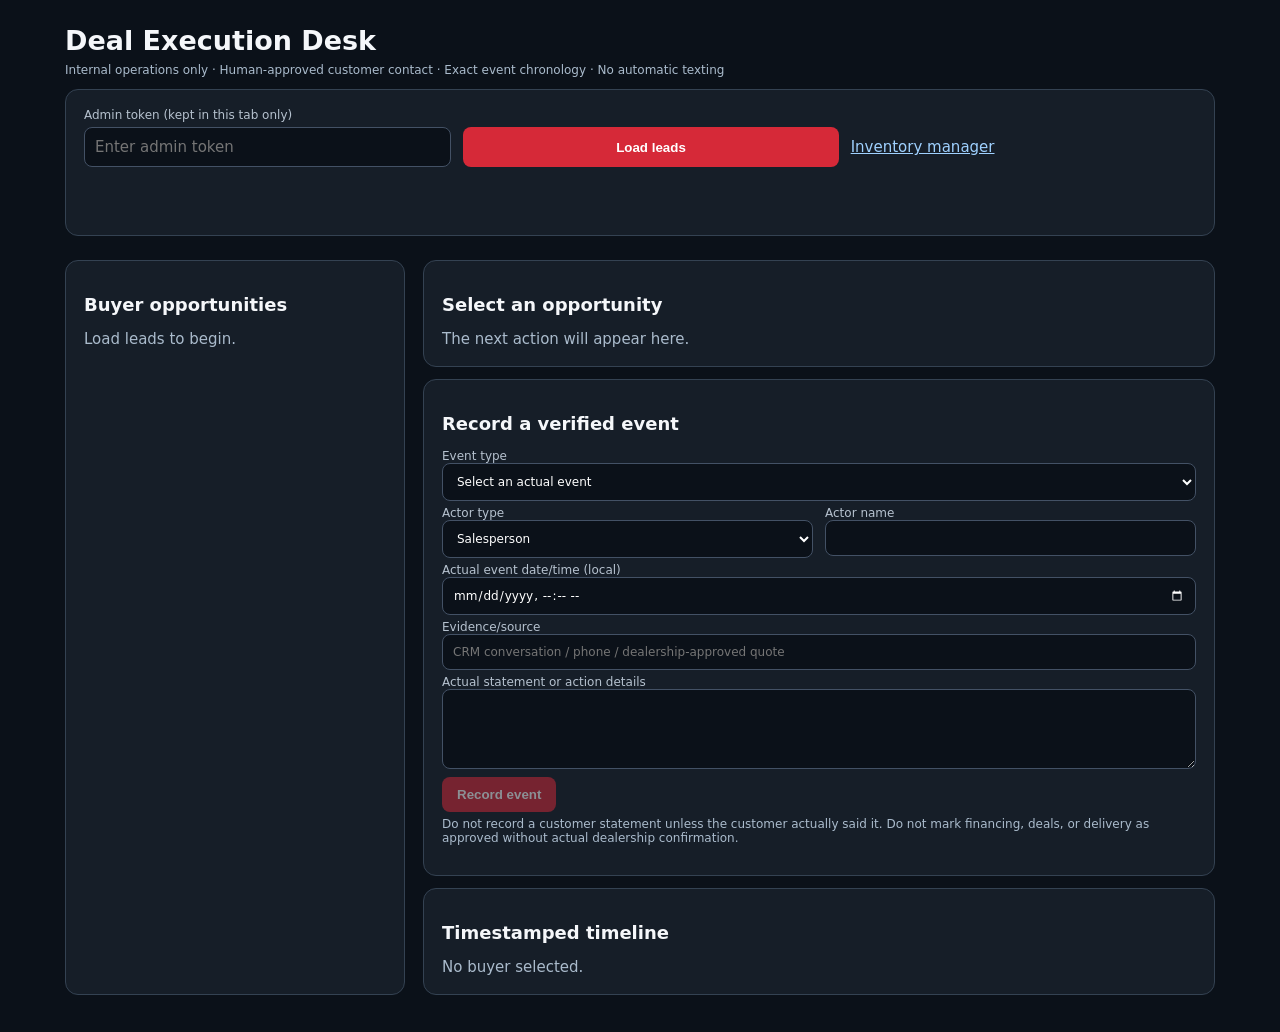
==== automotive-sales-engine/deal_desk.html @ acf0c9ab "Add browser-based deal execution console for human verified actions" ====
<!doctype html><html lang="en"><head><meta charset="utf-8">
<meta name="viewport" content="width=device-width,initial-scale=1"><title>Deal Execution Desk</title>
<style>
:root{color-scheme:dark}body{margin:0;background:#0b1119;color:#f5f7fa;font:15px system-ui}
main{max-width:1150px;margin:0 auto;padding:25px}
h1{font-size:27px;margin:0 0 7px}h2{font-size:18px}
.layout{display:grid;grid-template-columns:minmax(240px,340px) 1fr;gap:18px}
.panel{background:#161e28;padding:18px;border:1px solid #344252;border-radius:13px;margin:12px 0}
label{display:block;font-size:12px;margin-bottom:5px;color:#b6c2cf}
input,select,textarea{width:100%;padding:10px;background:#0b1119;border:1px solid #435165;color:#fff;border-radius:8px;box-sizing:border-box;font:inherit}
textarea{min-height:80px}button{cursor:pointer;padding:10px 15px;border:none;border-radius:8px;background:#d62938;color:#fff;font-weight:700}
button:disabled{opacity:.5}.secondary{background:#344252}a{color:#9fd1ff}
#status{white-space:pre-wrap;min-height:20px;color:#b7edc8}
.lead{display:block;text-align:left;width:100%;background:#24303f;margin-bottom:8px}
.lead:focus{outline:2px solid white}.sub{color:#aabbcc;font-size:12px;margin-top:5px}
.stage{color:#ffca82;font-weight:700}.event{border-left:3px solid #4d647d;padding-left:13px;margin:14px 0}
.row{display:flex;gap:12px;flex-wrap:wrap}.row>*{flex:1;min-width:160px}.empty{color:#aabbcc}
@media(max-width:800px){.layout{grid-template-columns:1fr}main{padding:14px}}
</style></head><body><main>
<h1>Deal Execution Desk</h1>
<p class="sub">Internal operations only · Human-approved customer contact · Exact event chronology · No automatic texting</p>
<section class="panel"><label for="token">Admin token (kept in this tab only)</label>
<div class="row"><input id="token" type="password" autocomplete="off" placeholder="Enter admin token">
<button id="load">Load leads</button><a href="/admin" style="align-self:center">Inventory manager</a></div>
<p id="status" role="status"></p></section>
<div class="layout">
<section class="panel"><h2>Buyer opportunities</h2><div id="leads"><p class="empty">Load leads to begin.</p></div></section>
<div>
<section class="panel"><h2 id="buyer">Select an opportunity</h2><div id="recommendation" class="empty">The next action will appear here.</div></section>
<section class="panel"><h2>Record a verified event</h2>
<form id="record">
<label>Event type<select name="event_type" id="event_type" required>
<option value="">Select an actual event</option>
<optgroup label="Salesperson">
<option>CALL_ATTEMPTED</option><option>PHONE_CONVERSATION</option><option>TEXT_SENT</option>
<option>EMAIL_SENT</option><option>VIDEO_SENT</option><option>HISTORY_SENT</option>
<option>QUOTE_SENT</option><option>CREDIT_APPLICATION_INVITED</option>
<option>CREDIT_APPLICATION_RECEIVED</option><option>TRADE_DETAILS_COLLECTED</option>
<option>DELIVERY_PLAN_PRESENTED</option>
</optgroup><optgroup label="Customer statements">
<option>MOTIVATION_STATED</option><option>TIMELINE_STATED</option><option>FINANCING_STATED</option>
<option>CONDITION_ACCEPTED</option><option>CONDITION_CONCERN</option>
<option>QUOTE_ACCEPTED</option><option>QUOTE_CONCERN</option>
<option>BUYER_DECLINED</option><option>DELIVERY_PREFERENCE</option>
</optgroup><optgroup label="Management verified">
<option>PRICE_APPROVED</option><option>TRADE_APPROVED</option><option>FINANCING_STRUCTURE_CONFIRMED</option>
<option>PURCHASE_CONFIRMED</option><option>DELIVERY_COMPLETED</option><option>DEAL_LOST</option>
</optgroup><option>NOTE_ADDED</option></select></label>
<div class="row"><div><label>Actor type<select id="actor_type" name="actor_type" required>
<option value="salesperson">Salesperson</option><option value="customer">Customer</option>
<option value="management">Management</option><option value="workflow">Workflow (notes only)</option>
</select></label></div><div><label>Actor name<input name="actor_name" required maxlength="120"></label></div></div>
<label>Actual event date/time (local)<input id="occurred" type="datetime-local" required></label>
<label>Evidence/source<input name="source" required maxlength="300" placeholder="CRM conversation / phone / dealership-approved quote"></label>
<label>Actual statement or action details<textarea name="statement" required maxlength="3000"></textarea></label>
<button type="submit" id="save" disabled>Record event</button>
<p class="sub">Do not record a customer statement unless the customer actually said it. Do not mark financing, deals, or delivery as approved without actual dealership confirmation.</p>
</form></section>
<section class="panel"><h2>Timestamped timeline</h2><div id="timeline" class="empty">No buyer selected.</div></section>
</div></div>
</main><script src="/static/deal_desk.js"></script></body></html>
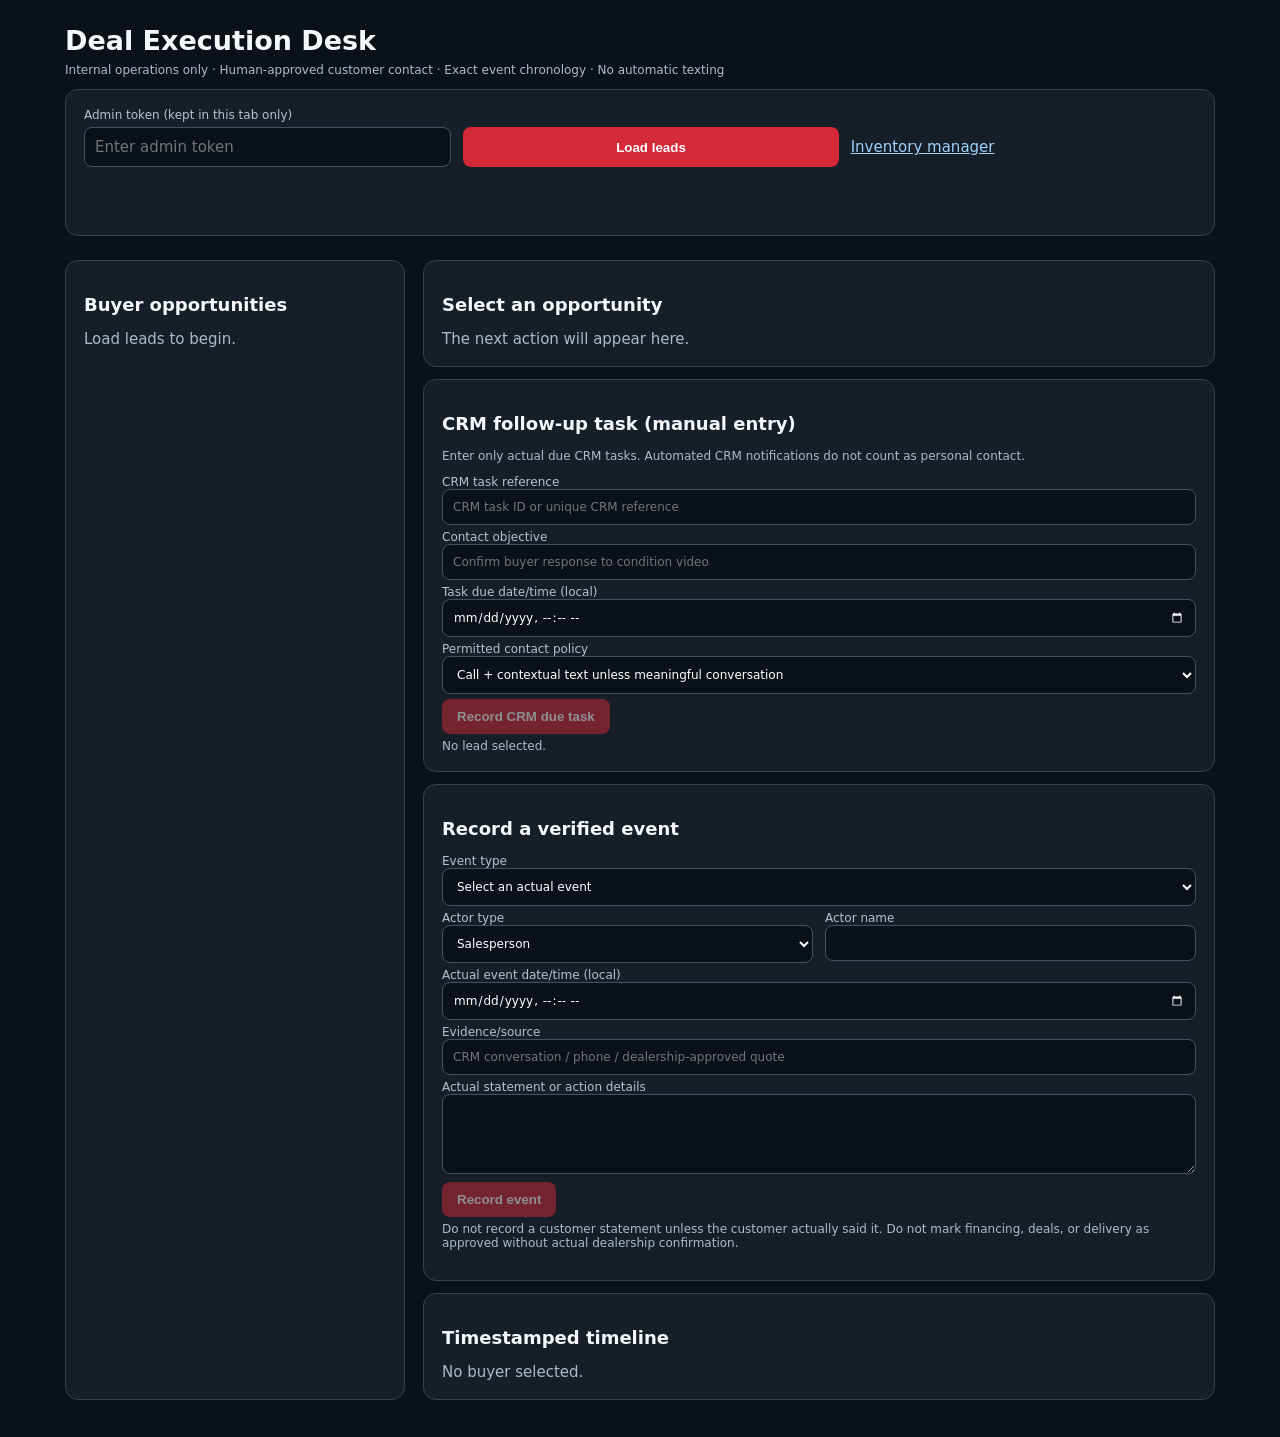
==== commit 9c2610e7: "Add operator entry and review of actual CRM due tasks" ====
--- a/automotive-sales-engine/deal_desk.html
+++ b/automotive-sales-engine/deal_desk.html
@@ -27,6 +27,21 @@
 <section class="panel"><h2>Buyer opportunities</h2><div id="leads"><p class="empty">Load leads to begin.</p></div></section>
 <div>
 <section class="panel"><h2 id="buyer">Select an opportunity</h2><div id="recommendation" class="empty">The next action will appear here.</div></section>
+<section class="panel"><h2>CRM follow-up task (manual entry)</h2>
+<p class="sub">Enter only actual due CRM tasks. Automated CRM notifications do not count as personal contact.</p>
+<form id="taskForm">
+<label>CRM task reference<input name="external_reference" required maxlength="120" placeholder="CRM task ID or unique CRM reference"></label>
+<label>Contact objective<input name="objective" required maxlength="500" placeholder="Confirm buyer response to condition video"></label>
+<label>Task due date/time (local)<input id="task_due" type="datetime-local" required></label>
+<label>Permitted contact policy<select name="channel_policy">
+<option value="CALL_TEXT">Call + contextual text unless meaningful conversation</option>
+<option value="CALL_ONLY">Call only (specific permission/restriction)</option>
+<option value="TEXT_ONLY">Text only (specific permission/restriction)</option>
+<option value="EMAIL_ONLY">Email only (specific permission/restriction)</option>
+</select></label>
+<button type="submit" id="taskSave" disabled>Record CRM due task</button>
+</form>
+<div id="tasks" class="sub">No lead selected.</div></section>
 <section class="panel"><h2>Record a verified event</h2>
 <form id="record">
 <label>Event type<select name="event_type" id="event_type" required>
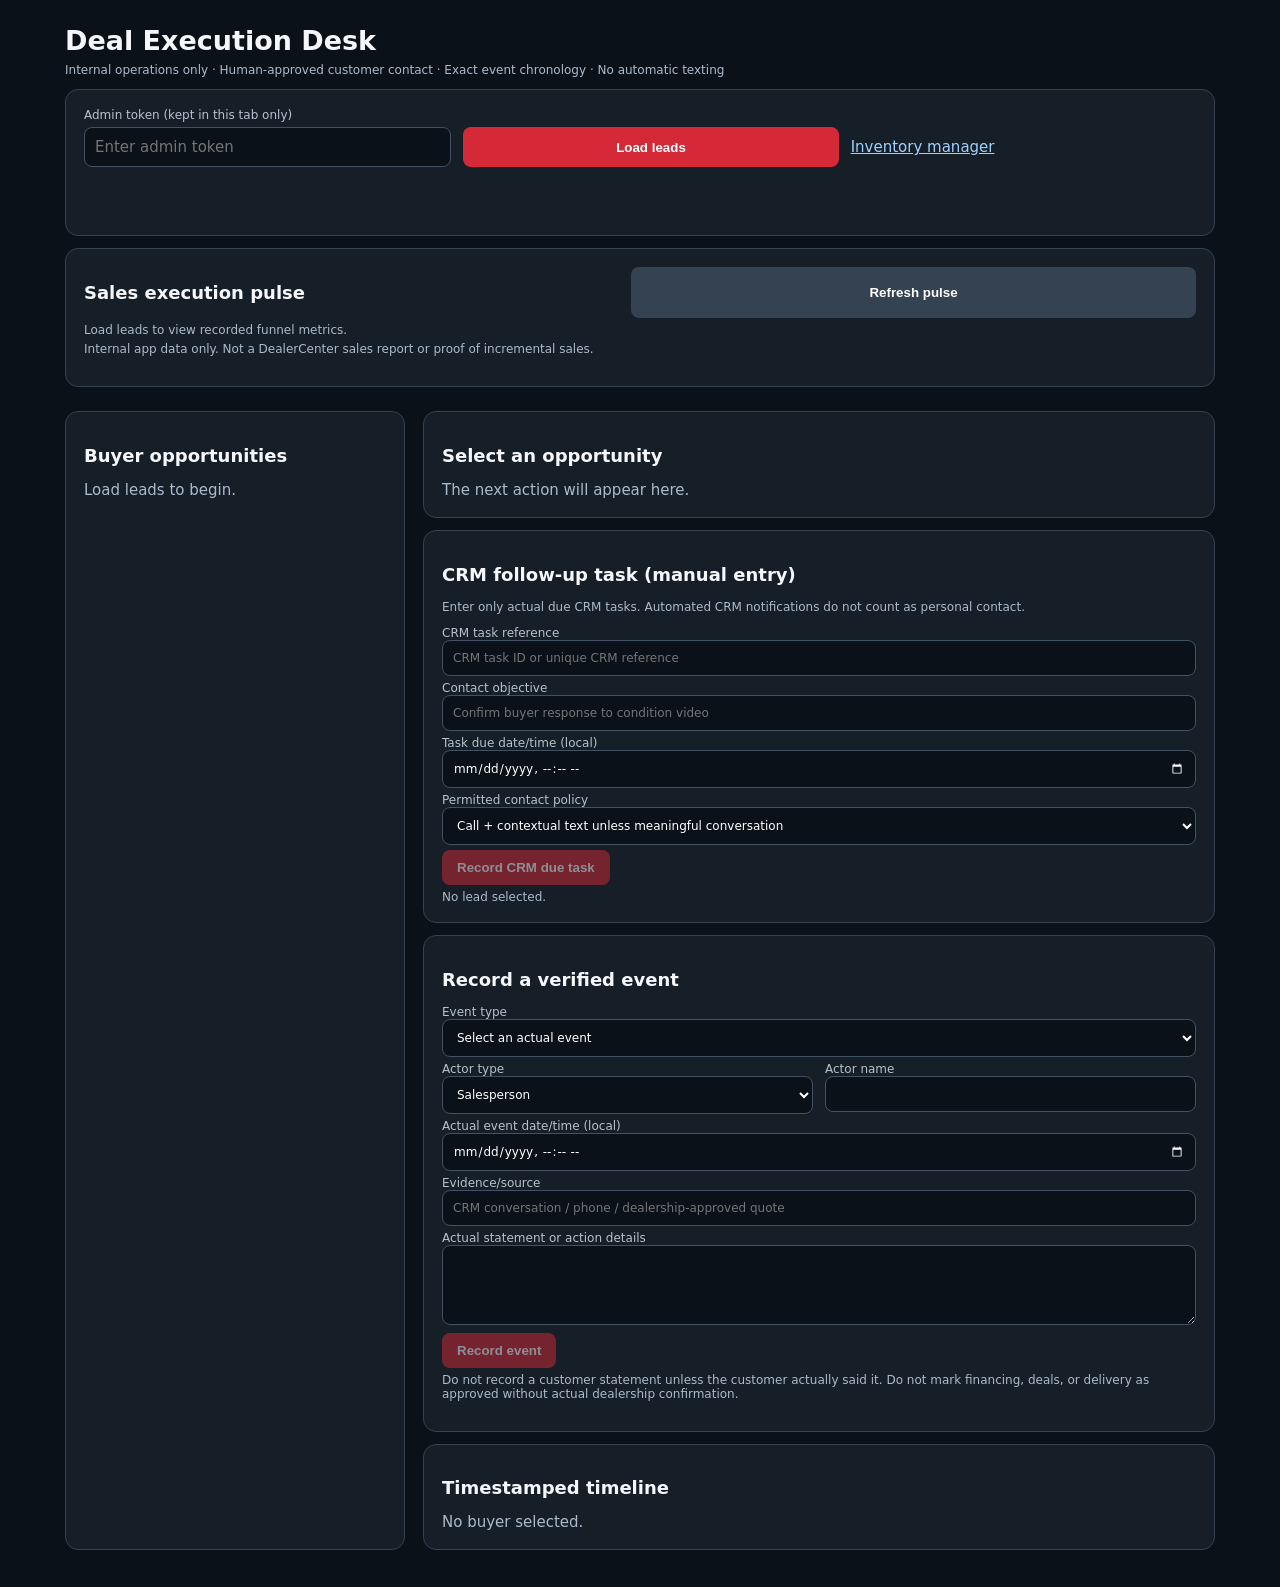
==== commit e9e85799: "Embed funnel and due-task visibility in existing deal execution desk" ====
--- a/automotive-sales-engine/deal_desk.html
+++ b/automotive-sales-engine/deal_desk.html
@@ -23,6 +23,10 @@
 <div class="row"><input id="token" type="password" autocomplete="off" placeholder="Enter admin token">
 <button id="load">Load leads</button><a href="/admin" style="align-self:center">Inventory manager</a></div>
 <p id="status" role="status"></p></section>
+<section class="panel"><div class="row"><h2>Sales execution pulse</h2><button id="refreshMetrics" class="secondary" type="button">Refresh pulse</button></div>
+<div id="metrics" class="sub">Load leads to view recorded funnel metrics.</div>
+<div id="dueSummary" class="sub"></div>
+<p class="sub">Internal app data only. Not a DealerCenter sales report or proof of incremental sales.</p></section>
 <div class="layout">
 <section class="panel"><h2>Buyer opportunities</h2><div id="leads"><p class="empty">Load leads to begin.</p></div></section>
 <div>
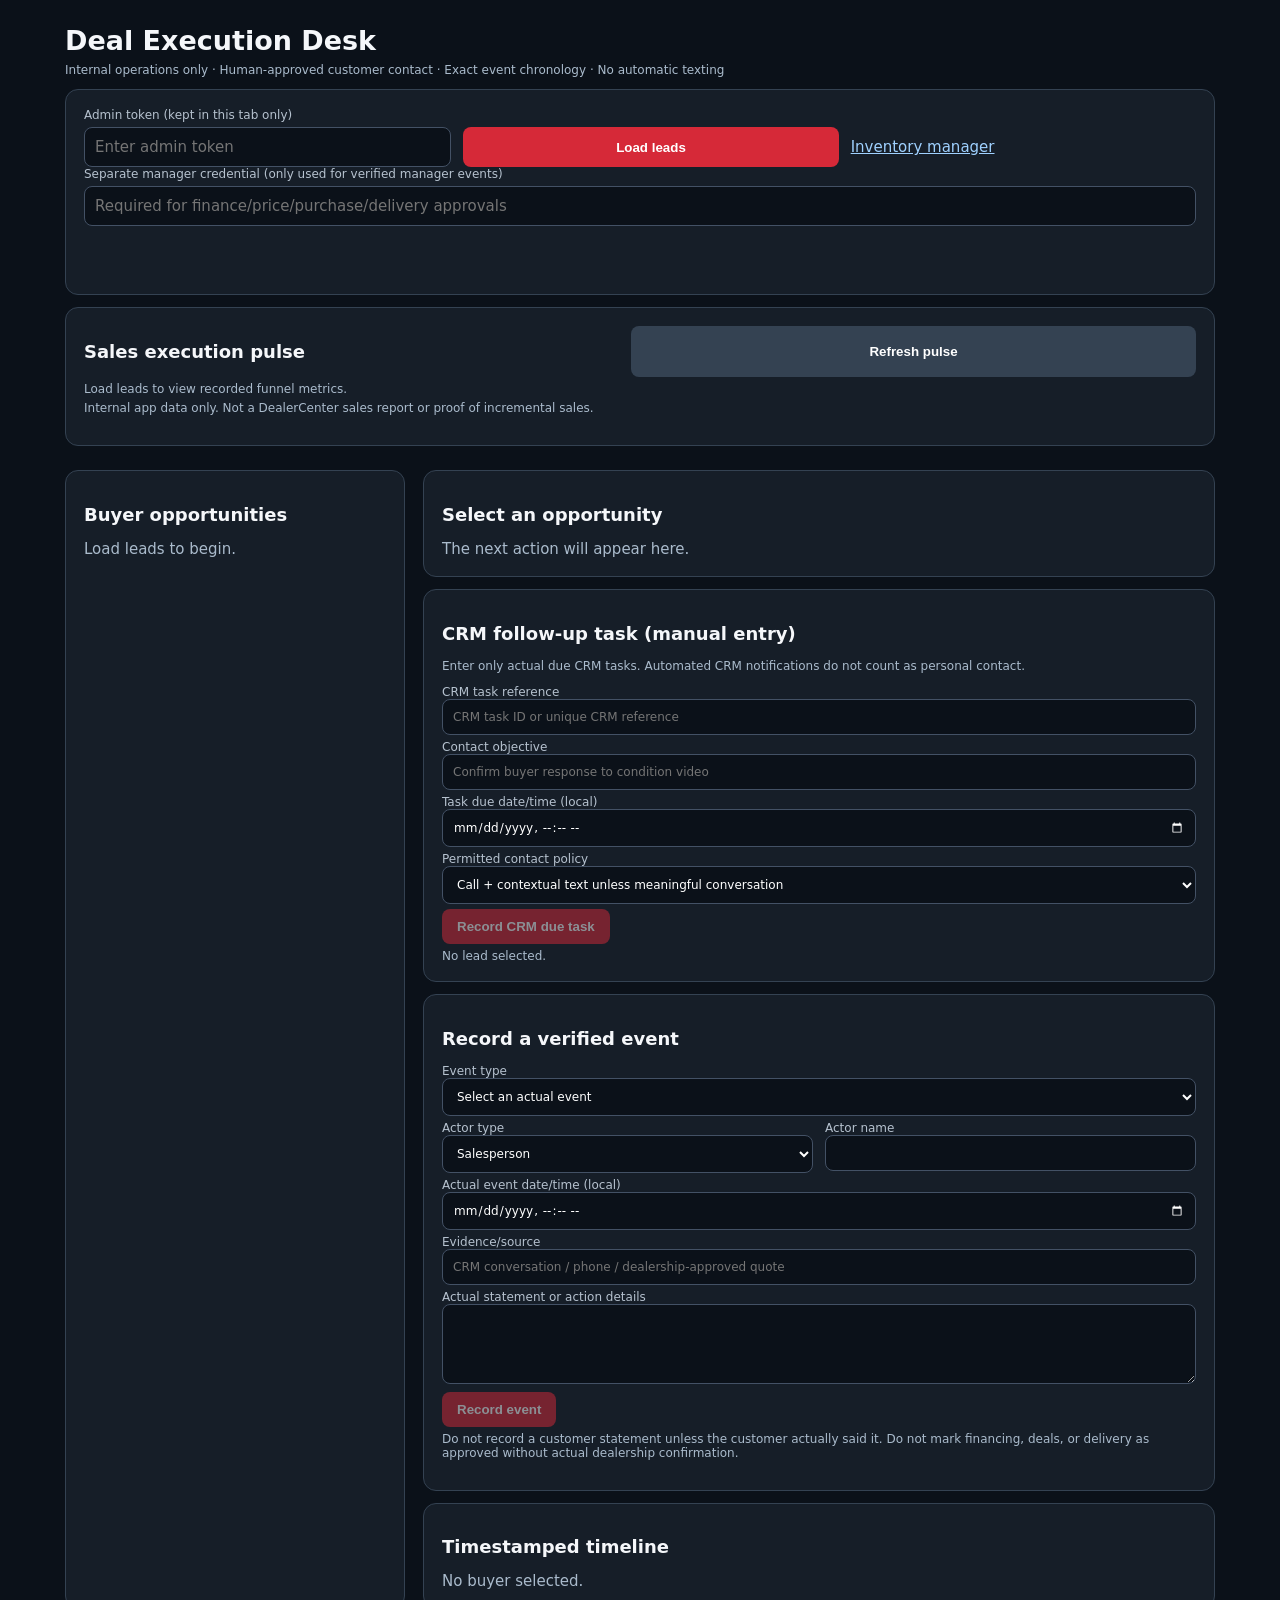
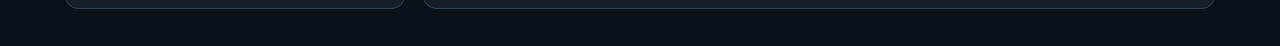
==== commit 3d4917ea: "Add separate manager credential entry to internal deal desk" ====
--- a/automotive-sales-engine/deal_desk.html
+++ b/automotive-sales-engine/deal_desk.html
@@ -22,6 +22,8 @@
 <section class="panel"><label for="token">Admin token (kept in this tab only)</label>
 <div class="row"><input id="token" type="password" autocomplete="off" placeholder="Enter admin token">
 <button id="load">Load leads</button><a href="/admin" style="align-self:center">Inventory manager</a></div>
+<label for="managerToken">Separate manager credential (only used for verified manager events)</label>
+<input id="managerToken" type="password" autocomplete="off" placeholder="Required for finance/price/purchase/delivery approvals">
 <p id="status" role="status"></p></section>
 <section class="panel"><div class="row"><h2>Sales execution pulse</h2><button id="refreshMetrics" class="secondary" type="button">Refresh pulse</button></div>
 <div id="metrics" class="sub">Load leads to view recorded funnel metrics.</div>
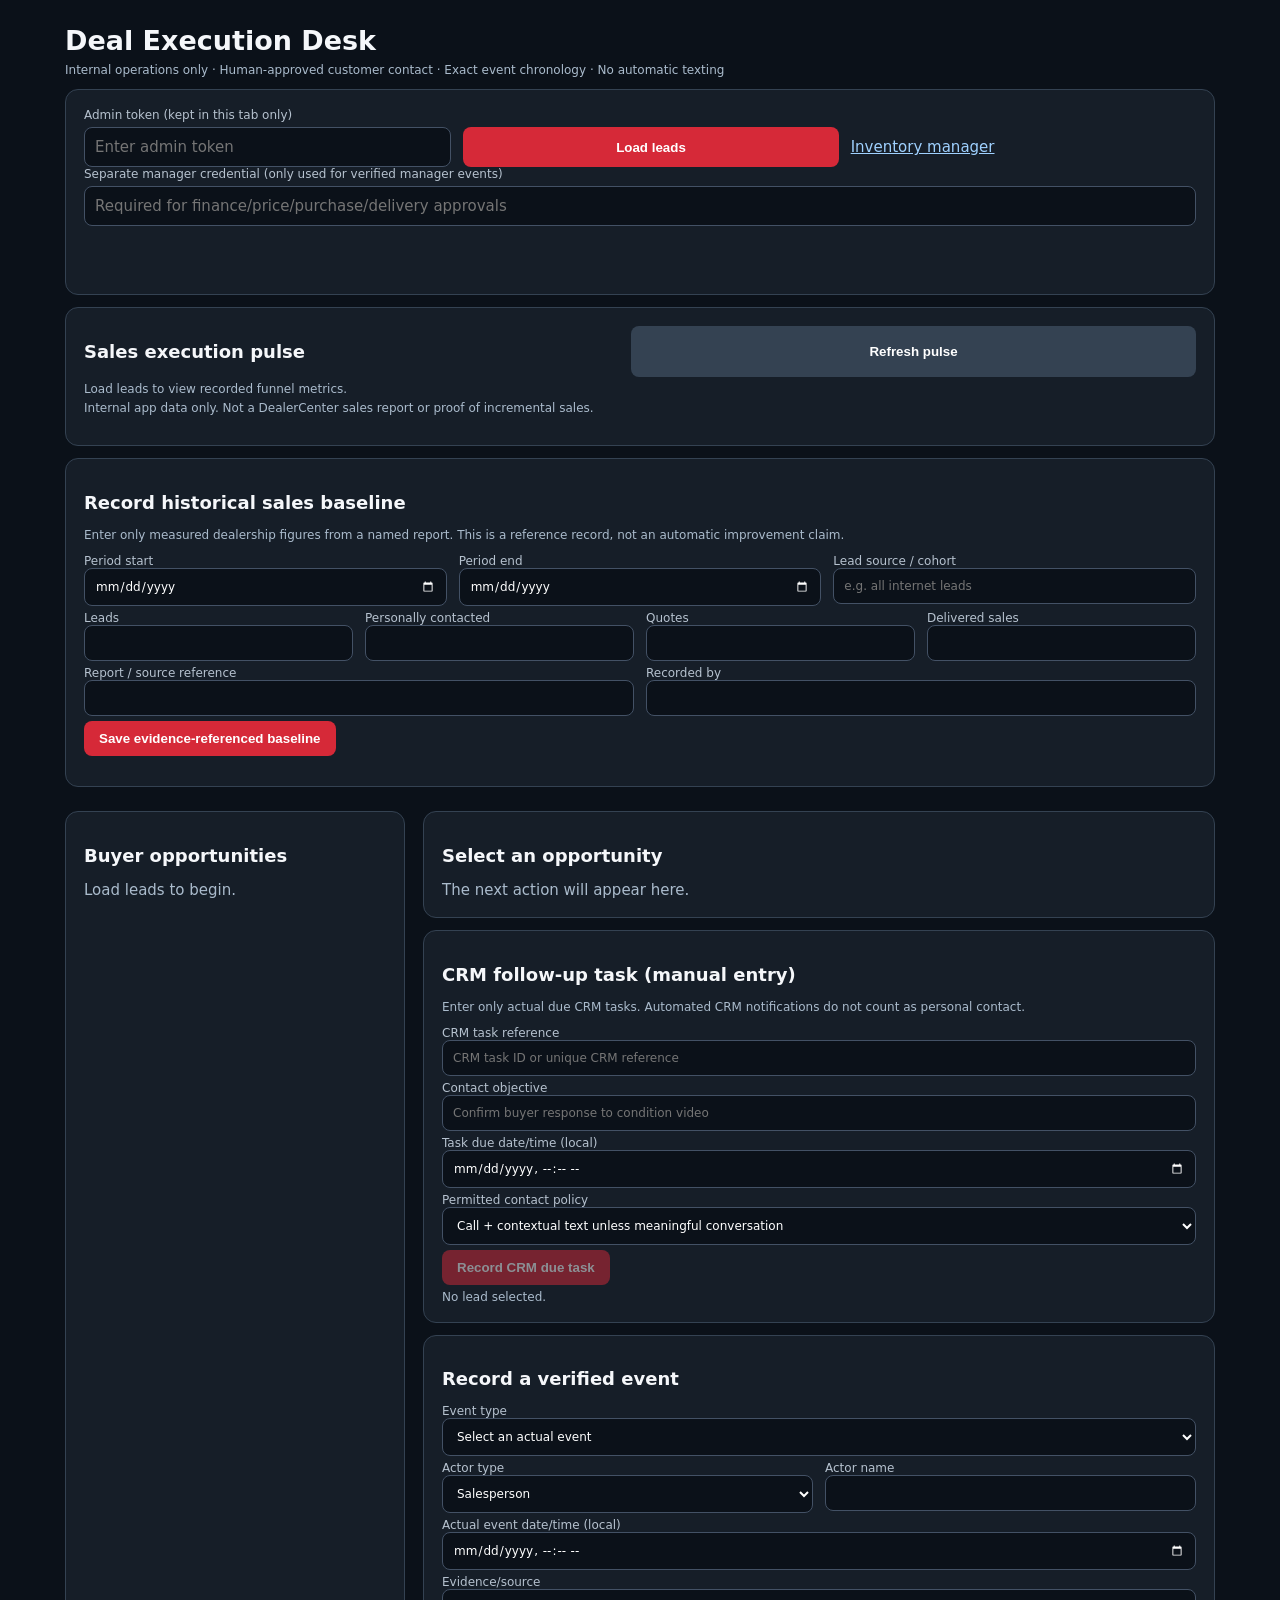
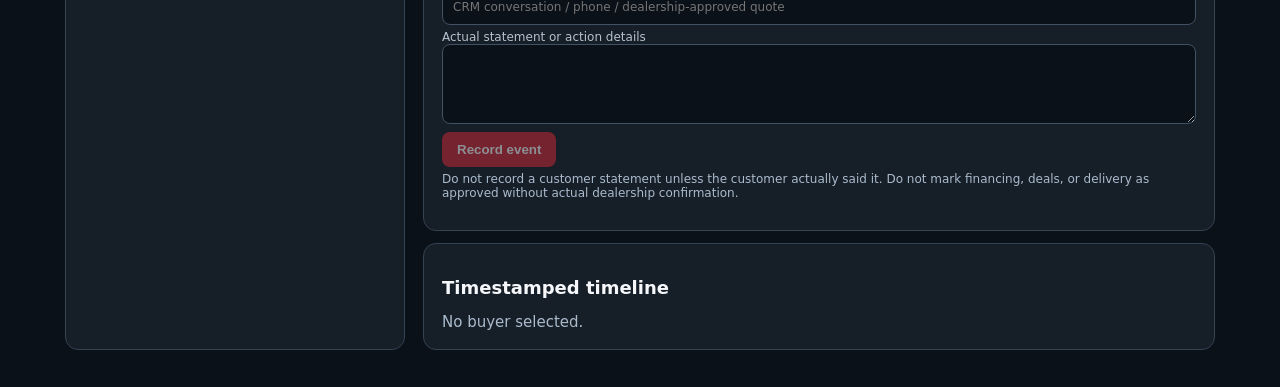
==== commit 6cad4411: "Make evidence-backed historical sales baseline entry available in existing deal desk" ====
--- a/automotive-sales-engine/deal_desk.html
+++ b/automotive-sales-engine/deal_desk.html
@@ -29,6 +29,26 @@
 <div id="metrics" class="sub">Load leads to view recorded funnel metrics.</div>
 <div id="dueSummary" class="sub"></div>
 <p class="sub">Internal app data only. Not a DealerCenter sales report or proof of incremental sales.</p></section>
+<section class="panel"><h2>Record historical sales baseline</h2>
+<p class="sub">Enter only measured dealership figures from a named report. This is a reference record, not an automatic improvement claim.</p>
+<form id="baselineForm">
+<div class="row">
+<div><label>Period start<input name="start_day" type="date" required></label></div>
+<div><label>Period end<input name="end_day" type="date" required></label></div>
+<div><label>Lead source / cohort<input name="lead_source" required maxlength="100" placeholder="e.g. all internet leads"></label></div>
+</div>
+<div class="row">
+<div><label>Leads<input name="leads" type="number" min="0" required></label></div>
+<div><label>Personally contacted<input name="contacted" type="number" min="0" required></label></div>
+<div><label>Quotes<input name="quotes" type="number" min="0" required></label></div>
+<div><label>Delivered sales<input name="sold" type="number" min="0" required></label></div>
+</div>
+<div class="row">
+<div><label>Report / source reference<input name="evidence_reference" maxlength="500" required></label></div>
+<div><label>Recorded by<input name="recorded_by" maxlength="120" required></label></div>
+</div>
+<button type="submit">Save evidence-referenced baseline</button>
+</form><p id="baselineStatus" class="sub" role="status"></p></section>
 <div class="layout">
 <section class="panel"><h2>Buyer opportunities</h2><div id="leads"><p class="empty">Load leads to begin.</p></div></section>
 <div>
